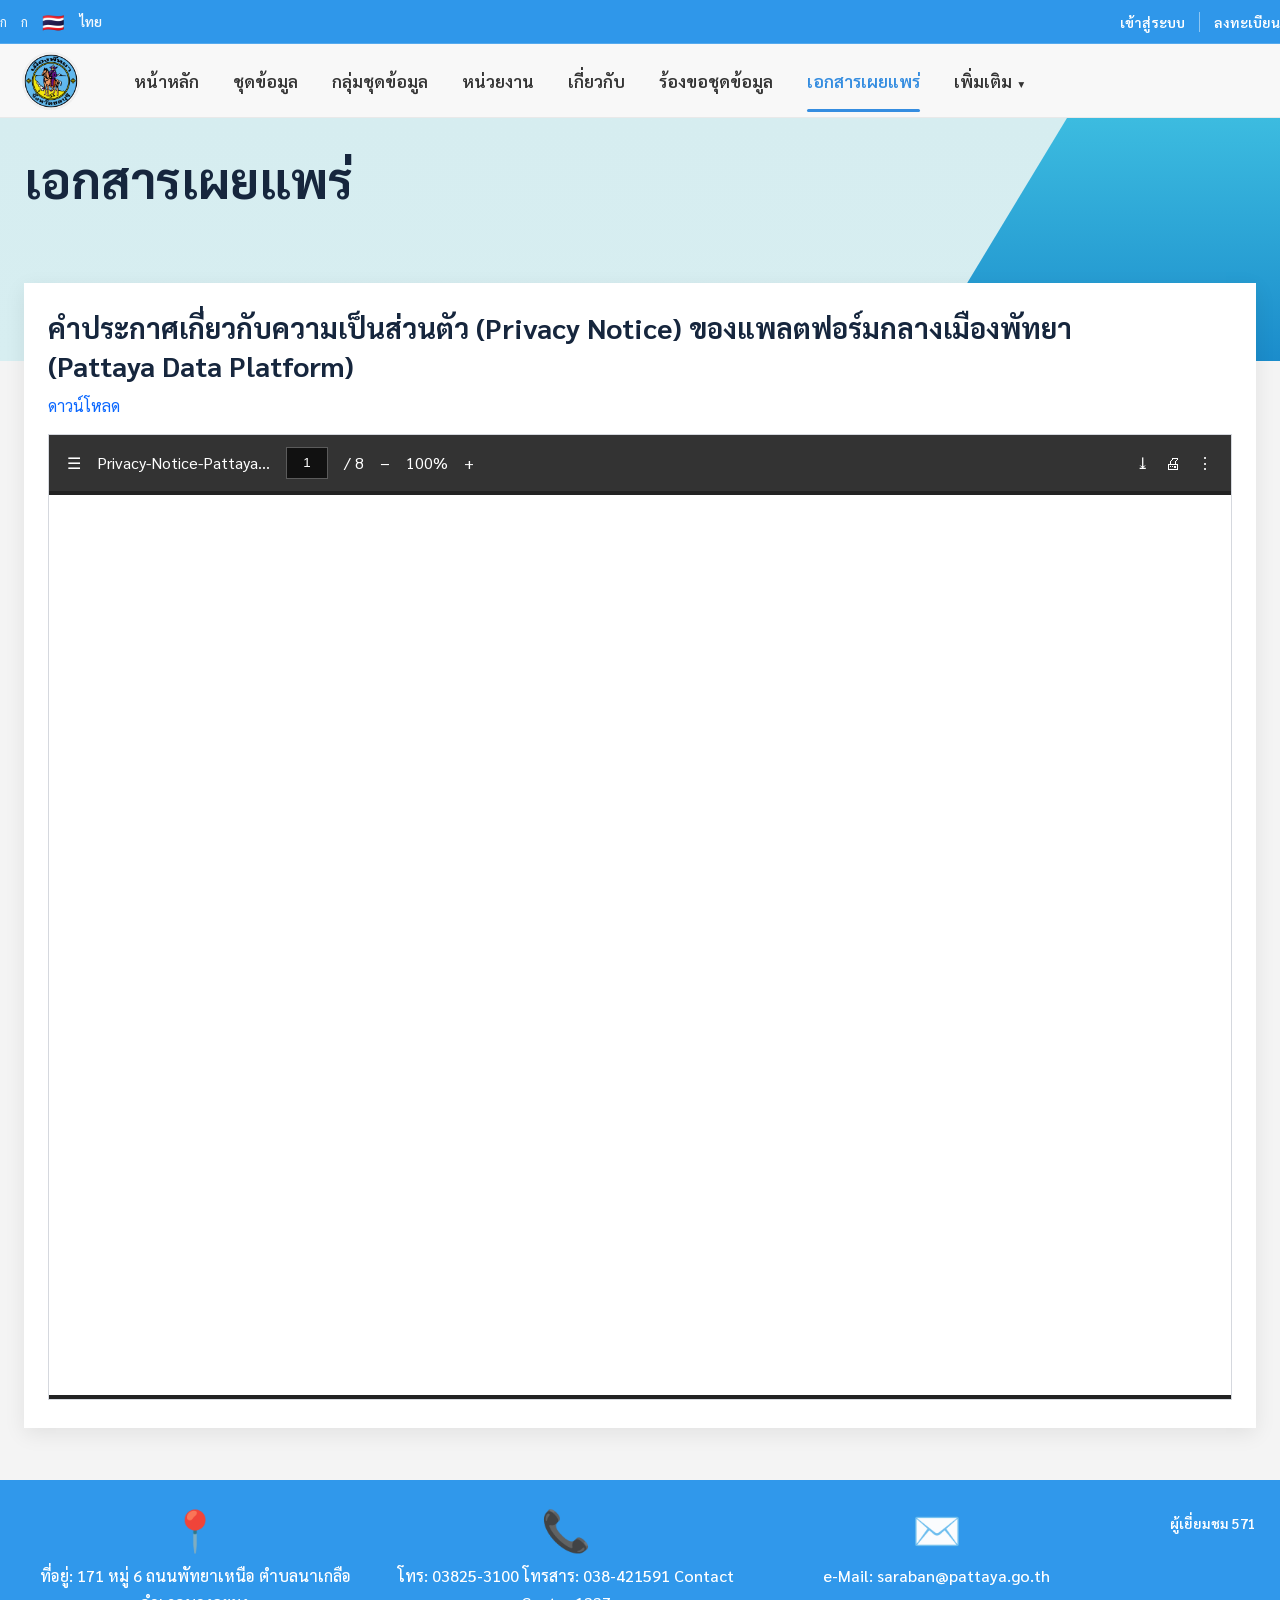
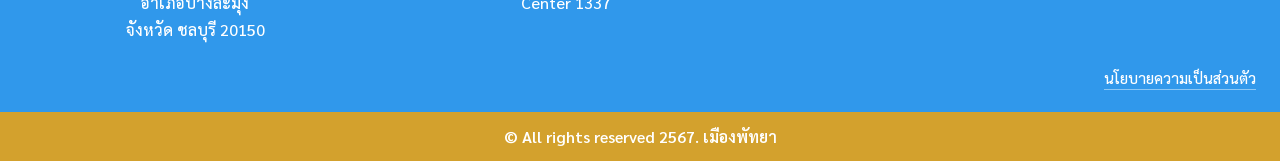
==== documents.html @ 1e463287 "Add files via upload" ====
<!DOCTYPE html>
<html lang="th">
<head>
  <meta charset="UTF-8" />
  <meta name="viewport" content="width=device-width, initial-scale=1.0" />
  <title>เอกสารเผยแพร่ | Pattaya Data Platform</title>
  <link rel="preconnect" href="https://fonts.googleapis.com">
  <link rel="preconnect" href="https://fonts.gstatic.com" crossorigin>
  <link href="https://fonts.googleapis.com/css2?family=Sarabun:wght@300;400;500;600;700&display=swap" rel="stylesheet">
  <link rel="stylesheet" href="styles.css" />
</head>
<body>
  <header>
    <div class="topbar">
      <div class="container topbar-inner">
        <div class="topbar-left">
          <span class="lang-mini">ก</span>
          <span class="lang-mini">ก</span>
          <span class="flag-th">🇹🇭</span>
          <span class="lang-mini" style="font-weight:600;">ไทย</span>
        </div>
        <div class="topbar-right">
          <a href="#" class="topbar-action">เข้าสู่ระบบ</a>
          <div class="divider-v"></div>
          <a href="#" class="topbar-action">ลงทะเบียน</a>
        </div>
      </div>
    </div>

    <nav class="navbar">
      <div class="container navbar-inner">
        <a href="index.html" class="brand" aria-label="Pattaya Logo">
          <img src="pattaya logo.png" alt="Pattaya Logo">
        </a>

        <ul class="menu">
          <li><a href="index.html">หน้าหลัก</a></li>
          <li><a href="#">ชุดข้อมูล</a></li>
          <li><a href="#">กลุ่มชุดข้อมูล</a></li>
          <li><a href="#">หน่วยงาน</a></li>
          <li><a href="#">เกี่ยวกับ</a></li>
          <li><a href="#">ร้องขอชุดข้อมูล</a></li>
          <li><a href="documents.html" class="active">เอกสารเผยแพร่</a></li>
          <li><a href="#" class="dropdown">เพิ่มเติม</a></li>
        </ul>
      </div>
    </nav>
  </header>

  <main>
    <section class="doc-hero">
      <div class="container">
        <h1>เอกสารเผยแพร่</h1>
      </div>
    </section>

    <section class="doc-section">
      <div class="container">
        <div class="doc-card">
          <h2 class="doc-title">
            คำประกาศเกี่ยวกับความเป็นส่วนตัว (Privacy Notice) ของแพลตฟอร์มกลางเมืองพัทยา <br>
             (Pattaya Data Platform)
          </h2>

          <a class="doc-download" href="4.pdf" target="_blank">
            ดาวน์โหลด
          </a>

          <div class="pdf-shell">
            <div class="pdf-toolbar">
              <div class="pdf-toolbar-left">
                <span class="pdf-tool">☰</span>
                <span class="pdf-tool">Privacy-Notice-Pattaya...</span>
                <input class="pdf-page" type="text" value="1" />
                <span class="pdf-tool">/ 8</span>
                <span class="pdf-tool">−</span>
                <span class="pdf-tool">100%</span>
                <span class="pdf-tool">+</span>
              </div>

              <div class="pdf-toolbar-right">
                <span class="pdf-tool">⤓</span>
                <span class="pdf-tool">🖨</span>
                <span class="pdf-tool">⋮</span>
              </div>
            </div>

            <div class="pdf-view">
              <iframe
                class="pdf-frame"
                src="4.pdf"
                title="Privacy Notice PDF"
              ></iframe>
            </div>
          </div>
        </div>
      </div>
    </section>
  </main>

  <footer>
    <div class="footer-main">
      <div class="container">
        <div class="footer-grid">
          <div class="footer-item">
            <div class="footer-icon">📍</div>
            <p>ที่อยู่: 171 หมู่ 6 ถนนพัทยาเหนือ ตำบลนาเกลือ อำเภอบางละมุง<br>จังหวัด ชลบุรี 20150</p>
          </div>

          <div class="footer-item">
            <div class="footer-icon">📞</div>
            <p>โทร: 03825-3100 โทรสาร: 038-421591 Contact Center 1337</p>
          </div>

          <div class="footer-item">
            <div class="footer-icon">✉️</div>
            <p>e-Mail: saraban@pattaya.go.th</p>
          </div>

          <div class="footer-counter">ผู้เยี่ยมชม 571</div>
        </div>

        <div class="footer-policy">
          <a href="documents.html">นโยบายความเป็นส่วนตัว</a>
        </div>
      </div>
    </div>

    <div class="footer-bottom">© All rights reserved 2567. เมืองพัทยา</div>
  </footer>
</body>
</html>
---- styles.css ----
:root {
  --blue-top: #2f97ea;
  --blue-main: #2e95e8;
  --blue-footer: #3098eb;
  --gold-line: #d3a12d;
  --text-dark: #333333;
  --text-muted: #757575;
  --bg-light: #f4f4f4;
  --white: #ffffff;
  --shadow: 0 2px 10px rgba(0, 0, 0, 0.08);
  --container: 1360px;
  --doc-soft-bg: #d8eef1;
  --doc-title: #16263d;
}

* {
  box-sizing: border-box;
  margin: 0;
  padding: 0;
}

html,
body {
  font-family: "Sarabun", sans-serif;
  background: var(--bg-light);
  color: var(--text-dark);
  scroll-behavior: smooth;
}

a {
  text-decoration: none;
  color: inherit;
}

img {
  max-width: 100%;
  display: block;
}

.container {
  width: min(100% - 48px, var(--container));
  margin: 0 auto;
}

/* Topbar */
.topbar {
  background: var(--blue-top);
  color: #fff;
  font-size: 14px;
  height: 44px;
  display: flex;
  align-items: center;
  border-bottom: 1px solid rgba(255, 255, 255, 0.18);
}

.topbar-inner {
  display: flex;
  align-items: center;
  justify-content: space-between;
  width: 100%;
}

.topbar-left,
.topbar-right {
  display: flex;
  align-items: center;
  gap: 14px;
}

.lang-mini {
  font-size: 13px;
  opacity: 0.95;
}

.divider-v {
  width: 1px;
  height: 20px;
  background: rgba(255, 255, 255, 0.45);
}

.flag-th {
  font-size: 18px;
  line-height: 1;
  margin-right: 2px;
}

.topbar-action {
  font-weight: 600;
  transition: opacity 0.2s ease;
}

.topbar-action:hover {
  opacity: 0.85;
}

/* Navbar */
.navbar {
  background: #f8f8f8;
  height: 74px;
  display: flex;
  align-items: center;
  box-shadow: inset 0 -1px 0 rgba(0, 0, 0, 0.06);
  position: sticky;
  top: 0;
  z-index: 50;
}

.navbar-inner {
  display: flex;
  align-items: center;
  justify-content: center;
  gap: 38px;
  position: relative;
}

.brand {
  position: absolute;
  left: 50%;
  transform: translateX(-525px);
  width: 54px;
  height: 54px;
  border-radius: 50%;
  overflow: hidden;
  box-shadow: 0 0 0 2px rgba(0, 0, 0, 0.04);
  background: #fff;
}

.brand img {
  width: 100%;
  height: 100%;
  object-fit: cover;
}

.menu {
  list-style: none;
  display: flex;
  align-items: right;
  gap: 34px;
  font-size: 17px;
  font-weight: 600;
  color: #343434;
}

.menu a {
  position: relative;
  padding: 6px 0;
  white-space: nowrap;
}

.menu a.active {
  color: #358de0;
}

.menu a.active::after {
  content: "";
  position: absolute;
  left: 0;
  bottom: -14px;
  width: 100%;
  height: 3px;
  background: #358de0;
  border-radius: 999px;
}

.menu .dropdown::after {
  content: "▼";
  font-size: 10px;
  margin-left: 6px;
  vertical-align: middle;
}

/* Home hero */
.hero-wrap {
  padding: 36px 0 48px;
}

.hero {
  position: relative;
  height: 760px;
  overflow: hidden;
  background: #ddd;
}

.slides {
  height: 100%;
  position: relative;
}

.slide {
  position: absolute;
  inset: 0;
  opacity: 0;
  transition: opacity 0.55s ease;
  background-size: cover;
  background-position: center;
}

.slide.active {
  opacity: 1;
}

.overlay-card {
  position: absolute;
  top: 18px;
  left: 50%;
  transform: translateX(-50%);
  display: flex;
  flex-direction: column;
  align-items: center;
  gap: 16px;
  z-index: 2;
}

.search-box {
  min-width: 360px;
  min-height: 62px;
  background: rgba(255, 255, 255, 0.97);
  border-radius: 12px;
  display: flex;
  align-items: center;
  justify-content: center;
  font-size: 30px;
  font-weight: 600;
  color: #5b5b5b;
  box-shadow: var(--shadow);
  padding: 0 28px;
}

.stats {
  display: flex;
  gap: 16px;
}

.stat-box {
  width: 126px;
  min-height: 95px;
  background: rgba(255, 255, 255, 0.97);
  border-radius: 10px;
  box-shadow: var(--shadow);
  display: flex;
  flex-direction: column;
  align-items: center;
  justify-content: center;
  color: #555;
}

.stat-box strong {
  font-size: 33px;
  line-height: 1;
  margin-bottom: 8px;
  color: #4d4d4d;
}

.stat-box span {
  font-size: 26px;
  font-weight: 600;
}

.hero-btn {
  position: absolute;
  top: 50%;
  transform: translateY(-50%);
  width: 52px;
  height: 52px;
  border-radius: 50%;
  border: none;
  background: rgba(255, 255, 255, 0.85);
  box-shadow: var(--shadow);
  cursor: pointer;
  font-size: 24px;
  color: #4c4c4c;
  z-index: 3;
}

.hero-btn:hover {
  background: #fff;
}

.hero-btn.prev {
  left: 20px;
}

.hero-btn.next {
  right: 20px;
}

.dots {
  position: absolute;
  left: 50%;
  bottom: 18px;
  transform: translateX(-50%);
  display: flex;
  gap: 10px;
  z-index: 3;
}

.dot {
  width: 10px;
  height: 10px;
  border-radius: 50%;
  border: none;
  background: rgba(255, 255, 255, 0.55);
  cursor: pointer;
}

.dot.active {
  background: #fff;
}

/* Document page */
.doc-hero {
  background: linear-gradient(180deg, #d6edf0 0%, #d7eef1 100%);
  padding: 28px 0 150px;
  position: relative;
  overflow: hidden;
}

.doc-hero::after {
  content: "";
  position: absolute;
  right: -60px;
  top: 0;
  width: 420px;
  height: 100%;
  background: linear-gradient(180deg, #34b9df 0%, #1187c9 100%);
  clip-path: polygon(35% 0, 100% 0, 100% 100%, 0 100%);
  opacity: 0.95;
}

.doc-hero h1 {
  position: relative;
  z-index: 2;
  font-size: 50px;
  font-weight: 700;
  color: #16263d;
}

.doc-section {
  margin-top: -78px;
  position: relative;
  z-index: 3;
  padding-bottom: 40px;
}

.doc-card {
  background: #fff;
  padding: 26px 24px 28px;
  box-shadow: 0 6px 20px rgba(0, 0, 0, 0.08);
}

.doc-title {
  font-size: 28px;
  line-height: 1.35;
  font-weight: 700;
  color: var(--doc-title);
  margin-bottom: 10px;
}

.doc-download {
  display: inline-block;
  color: #0a67ff;
  font-size: 16px;
  margin-bottom: 18px;
}

.pdf-shell {
  border: 1px solid #d5d8de;
  background: #2d2d2d;
}

.pdf-toolbar {
  min-height: 56px;
  background: #333;
  color: #fff;
  display: flex;
  align-items: center;
  justify-content: space-between;
  padding: 0 18px;
  gap: 16px;
  flex-wrap: wrap;
}

.pdf-toolbar-left,
.pdf-toolbar-right {
  display: flex;
  align-items: center;
  gap: 16px;
  flex-wrap: wrap;
}

.pdf-tool {
  font-size: 16px;
  color: #fff;
  white-space: nowrap;
}

.pdf-page {
  width: 42px;
  height: 32px;
  background: #111;
  border: 1px solid #5b5b5b;
  color: #fff;
  text-align: center;
}

.pdf-view {
  background: #222;
  padding: 4px 0 0;
}

.pdf-frame {
  width: 100%;
  height: 900px;
  border: none;
  background: #fff;
}

/* Footer */
footer {
  margin-top: 12px;
}

.footer-main {
  background: var(--blue-footer);
  color: #fff;
  padding: 28px 0 24px;
}

.footer-grid {
  display: grid;
  grid-template-columns: repeat(3, 1fr) 120px;
  gap: 28px;
  align-items: start;
}

.footer-item {
  text-align: center;
}

.footer-icon {
  font-size: 40px;
  line-height: 1;
  margin-bottom: 14px;
  opacity: 0.98;
}

.footer-item p {
  font-size: 16px;
  line-height: 1.7;
  font-weight: 500;
  max-width: 360px;
  margin: 0 auto;
}

.footer-counter {
  text-align: right;
  font-size: 14px;
  font-weight: 600;
  align-self: start;
  padding-top: 6px;
}

.footer-policy {
  margin-top: 24px;
  text-align: right;
}

.footer-policy a {
  color: #fff;
  font-size: 15px;
  font-weight: 500;
  text-decoration: none;
  border-bottom: 1px solid rgba(255, 255, 255, 0.45);
  padding-bottom: 2px;
  transition: 0.2s ease;
}

.footer-policy a:hover {
  border-bottom-color: #fff;
  opacity: 0.95;
}

.footer-bottom {
  background: var(--gold-line);
  color: #fff;
  text-align: center;
  padding: 14px 16px;
  font-size: 16px;
  font-weight: 600;
}

/* Responsive */
@media (max-width: 1400px) {
  .brand {
    position: static;
    transform: none;
    margin-right: 18px;
  }

  .navbar-inner {
    justify-content: flex-start;
  }
}

@media (max-width: 1100px) {
  .navbar {
    height: auto;
    padding: 14px 0;
  }

  .navbar-inner {
    flex-wrap: wrap;
    gap: 16px;
  }

  .menu {
    flex-wrap: wrap;
    justify-content: center;
    gap: 16px 24px;
    font-size: 15px;
  }

  .hero {
    height: 520px;
  }

  .search-box {
    min-width: 260px;
    font-size: 22px;
  }

  .stat-box {
    width: 102px;
    min-height: 82px;
  }

  .stat-box strong {
    font-size: 28px;
  }

  .stat-box span {
    font-size: 20px;
  }

  .footer-grid {
    grid-template-columns: 1fr;
  }

  .footer-counter {
    text-align: center;
  }

  .doc-hero {
    padding-bottom: 120px;
  }

  .doc-hero h1 {
    font-size: 40px;
  }

  .pdf-frame {
    height: 720px;
  }
}

@media (max-width: 700px) {
  .container {
    width: min(100% - 24px, var(--container));
  }

  .topbar {
    height: auto;
    padding: 10px 0;
  }

  .topbar-inner {
    flex-direction: column;
    gap: 8px;
  }

  .hero-wrap {
    padding-top: 18px;
  }

  .hero {
    height: 420px;
  }

  .overlay-card {
    width: calc(100% - 24px);
  }

  .search-box {
    min-width: 100%;
    width: 100%;
    min-height: 52px;
    font-size: 18px;
  }

  .stats {
    width: 100%;
    justify-content: center;
    flex-wrap: wrap;
  }

  .stat-box {
    flex: 1 1 100px;
    max-width: 108px;
  }

  .hero-btn {
    width: 42px;
    height: 42px;
  }

  .doc-hero h1 {
    font-size: 32px;
  }

  .doc-title {
    font-size: 22px;
  }

  .doc-card {
    padding: 18px;
  }

  .pdf-frame {
    height: 560px;
  }
}
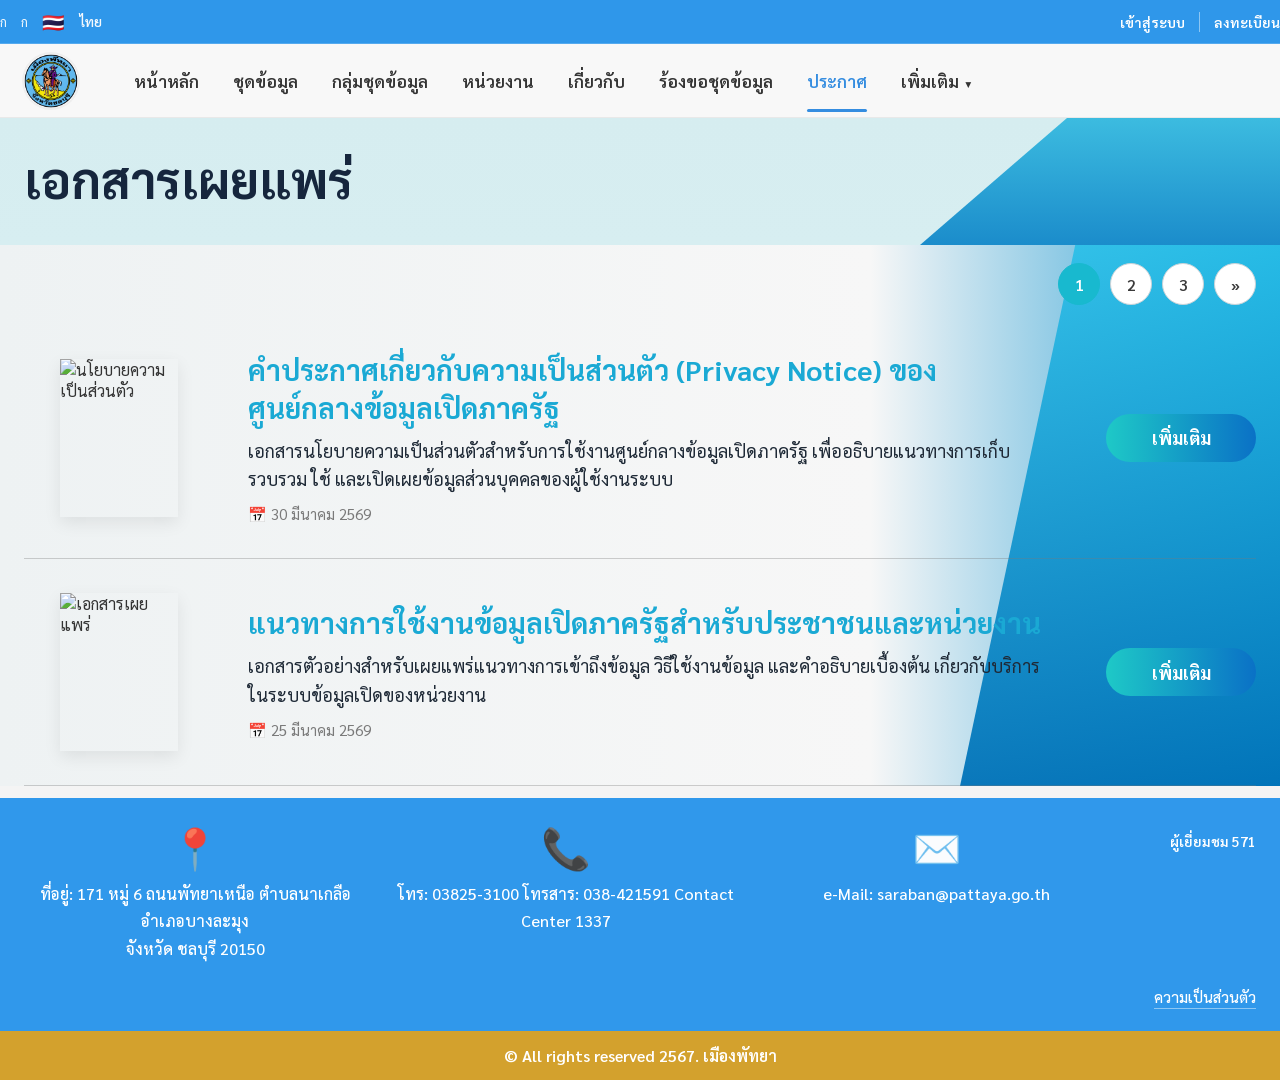
==== commit 3ff2503a: "Add files via upload" ====
--- a/documents.html
+++ b/documents.html
@@ -40,7 +40,7 @@
           <li><a href="#">หน่วยงาน</a></li>
           <li><a href="#">เกี่ยวกับ</a></li>
           <li><a href="#">ร้องขอชุดข้อมูล</a></li>
-          <li><a href="documents.html" class="active">เอกสารเผยแพร่</a></li>
+          <li><a href="documents.html" class="active">ประกาศ</a></li>
           <li><a href="#" class="dropdown">เพิ่มเติม</a></li>
         </ul>
       </div>
@@ -48,52 +48,62 @@
   </header>
 
   <main>
-    <section class="doc-hero">
+    <section class="news-hero">
       <div class="container">
         <h1>เอกสารเผยแพร่</h1>
       </div>
     </section>
 
-    <section class="doc-section">
-      <div class="container">
-        <div class="doc-card">
-          <h2 class="doc-title">
-            คำประกาศเกี่ยวกับความเป็นส่วนตัว (Privacy Notice) ของแพลตฟอร์มกลางเมืองพัทยา <br>
-             (Pattaya Data Platform)
-          </h2>
+    <section class="news-list-wrap">
+      <div class="container news-list-inner">
+        <div class="news-pagination">
+          <span class="news-page-btn active">1</span>
+          <span class="news-page-btn">2</span>
+          <span class="news-page-btn">3</span>
+          <span class="news-page-btn">»</span>
+        </div>
 
-          <a class="doc-download" href="4.pdf" target="_blank">
-            ดาวน์โหลด
-          </a>
+        <article class="news-item">
+          <img class="news-thumb" src="privacy-thumb.jpg" alt="นโยบายความเป็นส่วนตัว">
 
-          <div class="pdf-shell">
-            <div class="pdf-toolbar">
-              <div class="pdf-toolbar-left">
-                <span class="pdf-tool">☰</span>
-                <span class="pdf-tool">Privacy-Notice-Pattaya...</span>
-                <input class="pdf-page" type="text" value="1" />
-                <span class="pdf-tool">/ 8</span>
-                <span class="pdf-tool">−</span>
-                <span class="pdf-tool">100%</span>
-                <span class="pdf-tool">+</span>
-              </div>
+          <div class="news-content">
+            <h2 class="news-title">
+              <a href="document-detail.html">
+                คำประกาศเกี่ยวกับความเป็นส่วนตัว (Privacy Notice) ของศูนย์กลางข้อมูลเปิดภาครัฐ
+              </a>
+            </h2>
+            <p class="news-desc">
+              เอกสารนโยบายความเป็นส่วนตัวสำหรับการใช้งานศูนย์กลางข้อมูลเปิดภาครัฐ
+              เพื่ออธิบายแนวทางการเก็บรวบรวม ใช้ และเปิดเผยข้อมูลส่วนบุคคลของผู้ใช้งานระบบ
+            </p>
+            <div class="news-date">📅 30 มีนาคม 2569</div>
+          </div>
 
-              <div class="pdf-toolbar-right">
-                <span class="pdf-tool">⤓</span>
-                <span class="pdf-tool">🖨</span>
-                <span class="pdf-tool">⋮</span>
-              </div>
-            </div>
+          <div class="news-action">
+            <a class="news-more-btn" href="document-detail.html">เพิ่มเติม</a>
+          </div>
+        </article>
 
-            <div class="pdf-view">
-              <iframe
-                class="pdf-frame"
-                src="4.pdf"
-                title="Privacy Notice PDF"
-              ></iframe>
-            </div>
+        <article class="news-item">
+          <img class="news-thumb" src="document-thumb-2.jpg" alt="เอกสารเผยแพร่">
+
+          <div class="news-content">
+            <h2 class="news-title">
+              <a href="document-detail.html">
+                แนวทางการใช้งานข้อมูลเปิดภาครัฐสำหรับประชาชนและหน่วยงาน
+              </a>
+            </h2>
+            <p class="news-desc">
+              เอกสารตัวอย่างสำหรับเผยแพร่แนวทางการเข้าถึงข้อมูล วิธีใช้งานข้อมูล และคำอธิบายเบื้องต้น
+              เกี่ยวกับบริการในระบบข้อมูลเปิดของหน่วยงาน
+            </p>
+            <div class="news-date">📅 25 มีนาคม 2569</div>
           </div>
-        </div>
+
+          <div class="news-action">
+            <a class="news-more-btn" href="document-detail.html">เพิ่มเติม</a>
+          </div>
+        </article>
       </div>
     </section>
   </main>
@@ -121,7 +131,7 @@
         </div>
 
         <div class="footer-policy">
-          <a href="documents.html">นโยบายความเป็นส่วนตัว</a>
+          <a href="document-detail.html">ความเป็นส่วนตัว</a>
         </div>
       </div>
     </div>
--- a/styles.css
+++ b/styles.css
@@ -489,6 +489,242 @@
   font-weight: 600;
 }
 
+/* =========================
+   Documents List Page
+========================= */
+.news-hero {
+  background: linear-gradient(180deg, #d6edf0 0%, #d7eef1 100%);
+  padding: 28px 0 34px;
+  position: relative;
+  overflow: hidden;
+}
+
+.news-hero::after {
+  content: "";
+  position: absolute;
+  right: -60px;
+  top: 0;
+  width: 420px;
+  height: 100%;
+  background: linear-gradient(180deg, #34b9df 0%, #1187c9 100%);
+  clip-path: polygon(35% 0, 100% 0, 100% 100%, 0 100%);
+  opacity: 0.95;
+}
+
+.news-hero h1 {
+  position: relative;
+  z-index: 2;
+  font-size: 50px;
+  font-weight: 700;
+  color: #16263d;
+}
+
+.news-list-wrap {
+  background: linear-gradient(90deg, #eef2f3 0%, #f7f7f7 68%, #1998d1 100%);
+  padding: 18px 0 0;
+  position: relative;
+  overflow: hidden;
+}
+
+.news-list-wrap::after {
+  content: "";
+  position: absolute;
+  top: 0;
+  right: -40px;
+  width: 360px;
+  height: 100%;
+  background: linear-gradient(180deg, rgba(40, 191, 232, 0.9), rgba(0, 114, 184, 0.95));
+  clip-path: polygon(32% 0, 100% 0, 100% 100%, 0 100%);
+  z-index: 0;
+}
+
+.news-list-inner {
+  position: relative;
+  z-index: 2;
+}
+
+.news-pagination {
+  display: flex;
+  justify-content: flex-end;
+  gap: 10px;
+  margin-bottom: 12px;
+}
+
+.news-page-btn {
+  width: 42px;
+  height: 42px;
+  border-radius: 50%;
+  border: 1px solid #c9d3d8;
+  background: #fff;
+  color: #3a3a3a;
+  display: inline-flex;
+  align-items: center;
+  justify-content: center;
+  font-weight: 600;
+}
+
+.news-page-btn.active {
+  background: #18b9cf;
+  color: #fff;
+  border-color: #18b9cf;
+}
+
+.news-item {
+  display: grid;
+  grid-template-columns: 190px 1fr 170px;
+  gap: 34px;
+  align-items: center;
+  padding: 34px 0;
+  border-bottom: 1px solid rgba(120, 120, 120, 0.35);
+}
+
+.news-thumb {
+  width: 118px;
+  height: 158px;
+  object-fit: cover;
+  margin-left: auto;
+  margin-right: auto;
+  box-shadow: 0 6px 16px rgba(0,0,0,0.08);
+}
+
+.news-content {
+  min-width: 0;
+}
+
+.news-title {
+  font-size: 28px;
+  line-height: 1.35;
+  color: #1aa9d4;
+  font-weight: 700;
+  margin-bottom: 10px;
+}
+
+.news-title a {
+  color: inherit;
+}
+
+.news-title a:hover {
+  text-decoration: underline;
+}
+
+.news-desc {
+  font-size: 18px;
+  line-height: 1.6;
+  color: #1f2a37;
+  margin-bottom: 10px;
+}
+
+.news-date {
+  font-size: 15px;
+  color: #7a7a7a;
+  display: flex;
+  align-items: center;
+  gap: 8px;
+}
+
+.news-action {
+  display: flex;
+  justify-content: flex-end;
+}
+
+.news-more-btn {
+  min-width: 150px;
+  height: 48px;
+  border-radius: 999px;
+  background: linear-gradient(90deg, #1ec9c7 0%, #0a71c6 100%);
+  color: #fff;
+  font-size: 18px;
+  font-weight: 700;
+  display: inline-flex;
+  align-items: center;
+  justify-content: center;
+  padding: 0 28px;
+}
+
+.news-more-btn:hover {
+  opacity: 0.95;
+}
+
+/* =========================
+   Footer policy alignment
+========================= */
+.footer-policy {
+  margin-top: 24px;
+  text-align: right;
+}
+
+.footer-policy a {
+  color: #fff;
+  font-size: 15px;
+  font-weight: 500;
+  text-decoration: none;
+  border-bottom: 1px solid rgba(255,255,255,0.45);
+  padding-bottom: 2px;
+  transition: 0.2s ease;
+}
+
+.footer-policy a:hover {
+  border-bottom-color: #fff;
+  opacity: 0.95;
+}
+
+/* =========================
+   Responsive
+========================= */
+@media (max-width: 1100px) {
+  .news-item {
+    grid-template-columns: 150px 1fr;
+    gap: 24px;
+  }
+
+  .news-action {
+    grid-column: 2 / 3;
+    justify-content: flex-start;
+    margin-top: 8px;
+  }
+
+  .news-title {
+    font-size: 24px;
+  }
+
+  .news-desc {
+    font-size: 16px;
+  }
+}
+
+@media (max-width: 700px) {
+  .news-hero h1 {
+    font-size: 32px;
+  }
+
+  .news-item {
+    grid-template-columns: 1fr;
+    gap: 18px;
+    padding: 24px 0;
+  }
+
+  .news-thumb {
+    margin: 0;
+  }
+
+  .news-action {
+    grid-column: auto;
+    justify-content: flex-start;
+  }
+
+  .news-title {
+    font-size: 21px;
+  }
+
+  .news-desc {
+    font-size: 15px;
+  }
+
+  .news-pagination {
+    justify-content: center;
+  }
+}
+
 /* Responsive */
 @media (max-width: 1400px) {
   .brand {
